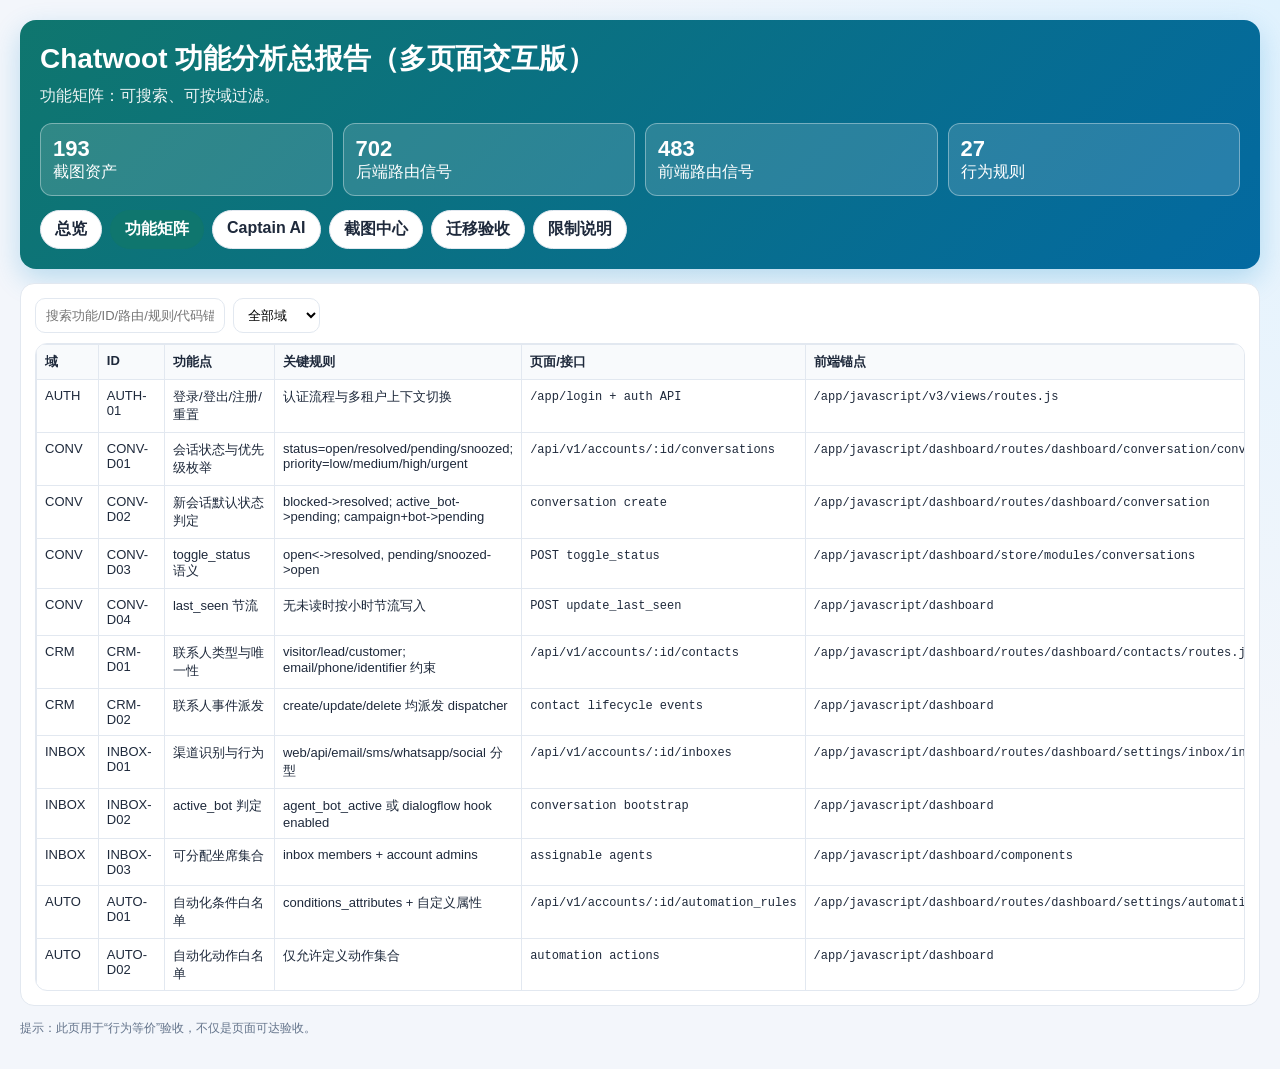
==== .codex/migration/report-html/feature-matrix.html @ 8faea534 "docs(migration): add full functional analysis artifacts" ====
<!doctype html>
<html lang="zh-CN">
<head>
  <meta charset="utf-8" />
  <meta name="viewport" content="width=device-width, initial-scale=1" />
  <title>功能矩阵</title>
  <link rel="stylesheet" href="styles.css" />
</head>
<body>
  <div class="container">
    <div id="hero"></div>
    <section class="panel">
      <div class="controls">
        <input id="q" placeholder="搜索功能/ID/路由/规则/代码锚点..." />
        <select id="domain">
          <option value="all">全部域</option>
          <option>AUTH</option><option>CONV</option><option>CRM</option><option>INBOX</option>
          <option>AUTO</option><option>CMP</option><option>HC</option><option>ACL</option><option>ASYNC</option>
        </select>
      </div>
      <div class="table-wrap">
        <table>
          <thead>
            <tr>
              <th>域</th><th>ID</th><th>功能点</th><th>关键规则</th><th>页面/接口</th><th>前端锚点</th><th>后端锚点</th>
            </tr>
          </thead>
          <tbody id="tb"></tbody>
        </table>
      </div>
    </section>
    <p class="footer">提示：此页用于“行为等价”验收，不仅是页面可达验收。</p>
  </div>
  <script src="data.js"></script>
  <script src="app.js"></script>
  <script>
    document.getElementById('hero').innerHTML = hero('feature-matrix.html', '功能矩阵：可搜索、可按域过滤。');
    const q = document.getElementById('q');
    const domain = document.getElementById('domain');
    const tb = document.getElementById('tb');
    function render() {
      const s = q.value.trim().toLowerCase();
      const d = domain.value;
      const rows = FEATURE_DATA
        .filter(x => d === 'all' || x.d === d)
        .filter(x => JSON.stringify(x).toLowerCase().includes(s));
      tb.innerHTML = rows.map(x => `<tr>
        <td>${x.d}</td><td>${x.id}</td><td>${x.f}</td><td>${x.rule}</td>
        <td><code>${x.r}</code></td><td><code>${x.fe}</code></td><td><code>${x.be}</code></td>
      </tr>`).join('');
    }
    q.addEventListener('input', render);
    domain.addEventListener('change', render);
    render();
  </script>
</body>
</html>
---- .codex/migration/report-html/styles.css ----
:root {
  --bg: #f3f6fb;
  --panel: #fff;
  --text: #1e293b;
  --muted: #64748b;
  --brand: #0f766e;
  --line: #e2e8f0;
  --chip: #ecfeff;
  --warn: #fff7ed;
}
* { box-sizing: border-box; }
body {
  margin: 0;
  color: var(--text);
  font-family: "SF Pro Text", "PingFang SC", "Noto Sans SC", sans-serif;
  background: radial-gradient(circle at top right, #e0f2fe 0, #f3f6fb 45%), var(--bg);
}
.container { max-width: 1440px; margin: 0 auto; padding: 20px; }
.hero { background: linear-gradient(135deg, #0f766e 0%, #0369a1 100%); color: #fff; border-radius: 16px; padding: 20px; box-shadow: 0 10px 28px rgba(2,132,199,.24); }
.hero h1 { margin: 0 0 8px; font-size: 28px; }
.hero p { margin: 0; opacity: .92; }
.nav { margin-top: 14px; display: flex; gap: 8px; flex-wrap: wrap; }
.nav a { text-decoration: none; color: var(--text); border: 1px solid var(--line); background: #fff; border-radius: 999px; padding: 8px 14px; font-weight: 600; }
.nav a.active { background: var(--brand); color: #fff; border-color: var(--brand); }
.stats { margin-top: 16px; display: grid; grid-template-columns: repeat(4,minmax(120px,1fr)); gap: 10px; }
.stat { background: rgba(255,255,255,.14); border: 1px solid rgba(255,255,255,.36); border-radius: 12px; padding: 12px; }
.stat b { display: block; font-size: 22px; }
.panel { margin-top: 14px; border: 1px solid var(--line); border-radius: 14px; background: var(--panel); padding: 14px; }
.grid2 { display: grid; grid-template-columns: 1.2fr 1fr; gap: 12px; }
.box { border: 1px solid var(--line); border-radius: 12px; padding: 12px; background: #fff; }
h2,h3 { margin: 6px 0 10px; }
.muted { color: var(--muted); }
ul.tight li, ol.tight li { margin-bottom: 8px; }
.chips { display: flex; gap: 8px; flex-wrap: wrap; }
.chip { background: var(--chip); color: #075985; border: 1px solid #bae6fd; border-radius: 999px; padding: 4px 10px; font-size: 12px; }
.controls { display: flex; gap: 8px; flex-wrap: wrap; margin-bottom: 10px; }
input, select { border: 1px solid var(--line); border-radius: 10px; padding: 8px 10px; background: #fff; font-size: 13px; }
.table-wrap { max-height: 72vh; overflow: auto; border: 1px solid var(--line); border-radius: 12px; }
table { width: 100%; border-collapse: collapse; font-size: 13px; }
th,td { border: 1px solid var(--line); padding: 8px; text-align: left; vertical-align: top; }
th { background: #f8fafc; position: sticky; top: 0; z-index: 1; }
.thumb-link { display: inline-flex; flex-direction: column; gap: 6px; text-decoration: none; color: inherit; }
.thumb-img { width: 180px; height: 110px; object-fit: cover; border: 1px solid var(--line); border-radius: 8px; display: block; background: #e2e8f0; }
.thumb-open { font-size: 12px; color: #0284c7; text-decoration: underline; }
code { font-size: 12px; }
.gallery { display: grid; grid-template-columns: repeat(auto-fill,minmax(220px,1fr)); gap: 10px; }
.shot { border: 1px solid var(--line); border-radius: 10px; overflow: hidden; background: #fff; cursor: pointer; }
.shot img { width: 100%; height: 150px; object-fit: cover; display: block; background: #e2e8f0; }
.shot .meta { padding: 8px; font-size: 12px; }
.shot .meta b { display: block; white-space: nowrap; overflow: hidden; text-overflow: ellipsis; }
.shot .meta span { color: var(--muted); }
.warn { background: var(--warn); border: 1px solid #fed7aa; border-radius: 12px; padding: 10px; }
.lightbox { position: fixed; inset: 0; background: rgba(15,23,42,.82); display: none; align-items: center; justify-content: center; z-index: 999; }
.lightbox.active { display: flex; }
.lightbox-content { max-width: 95vw; max-height: 95vh; position: relative; }
.lightbox-content img { max-width: 95vw; max-height: 88vh; border-radius: 8px; display: block; }
.lightbox-bar { color: #e2e8f0; margin-top: 8px; display: flex; justify-content: space-between; font-size: 12px; gap: 8px; }
.lb-btn { position: absolute; top: 50%; transform: translateY(-50%); border: 0; background: rgba(255,255,255,.22); color: #fff; font-size: 22px; width: 40px; height: 40px; border-radius: 50%; cursor: pointer; }
.lb-prev { left: -52px; }
.lb-next { right: -52px; }
.open-link { color: #38bdf8; text-decoration: underline; }
.footer { margin-top: 14px; color: var(--muted); font-size: 12px; }
@media (max-width: 980px) {
  .stats { grid-template-columns: repeat(2,minmax(100px,1fr)); }
  .grid2 { grid-template-columns: 1fr; }
  .lb-prev { left: 8px; }
  .lb-next { right: 8px; }
}
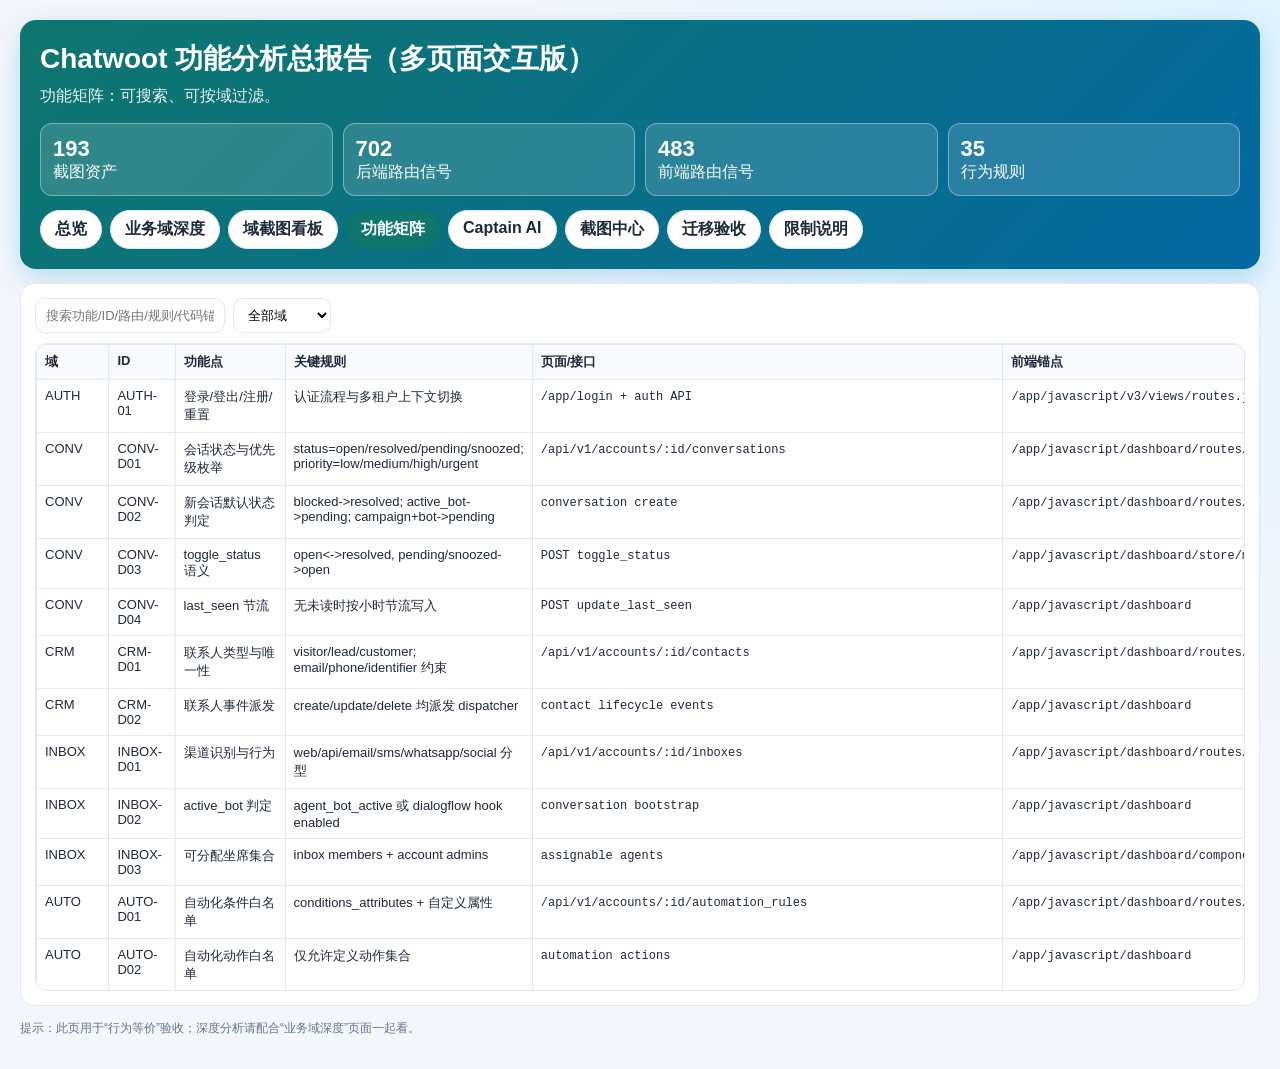
==== commit c4c90ce2: "docs(report): deepen domain analysis and regroup screenshots" ====
--- a/.codex/migration/report-html/feature-matrix.html
+++ b/.codex/migration/report-html/feature-matrix.html
@@ -15,7 +15,7 @@
         <select id="domain">
           <option value="all">全部域</option>
           <option>AUTH</option><option>CONV</option><option>CRM</option><option>INBOX</option>
-          <option>AUTO</option><option>CMP</option><option>HC</option><option>ACL</option><option>ASYNC</option>
+          <option>AUTO</option><option>CMP</option><option>HC</option><option>ACL</option><option>ASYNC</option><option>CAPTAIN</option>
         </select>
       </div>
       <div class="table-wrap">
@@ -29,7 +29,7 @@
         </table>
       </div>
     </section>
-    <p class="footer">提示：此页用于“行为等价”验收，不仅是页面可达验收。</p>
+    <p class="footer">提示：此页用于“行为等价”验收；深度分析请配合“业务域深度”页面一起看。</p>
   </div>
   <script src="data.js"></script>
   <script src="app.js"></script>
--- a/.codex/migration/report-html/styles.css
+++ b/.codex/migration/report-html/styles.css
@@ -50,6 +50,10 @@
 .shot .meta b { display: block; white-space: nowrap; overflow: hidden; text-overflow: ellipsis; }
 .shot .meta span { color: var(--muted); }
 .warn { background: var(--warn); border: 1px solid #fed7aa; border-radius: 12px; padding: 10px; }
+.kpi { display: inline-block; border: 1px solid var(--line); border-radius: 999px; padding: 4px 10px; font-size: 12px; margin-right: 6px; background: #fff; }
+.sev-high { color: #b91c1c; border-color: #fecaca; background: #fef2f2; }
+.sev-mid { color: #92400e; border-color: #fed7aa; background: #fffbeb; }
+.sev-low { color: #065f46; border-color: #a7f3d0; background: #ecfdf5; }
 .lightbox { position: fixed; inset: 0; background: rgba(15,23,42,.82); display: none; align-items: center; justify-content: center; z-index: 999; }
 .lightbox.active { display: flex; }
 .lightbox-content { max-width: 95vw; max-height: 95vh; position: relative; }
